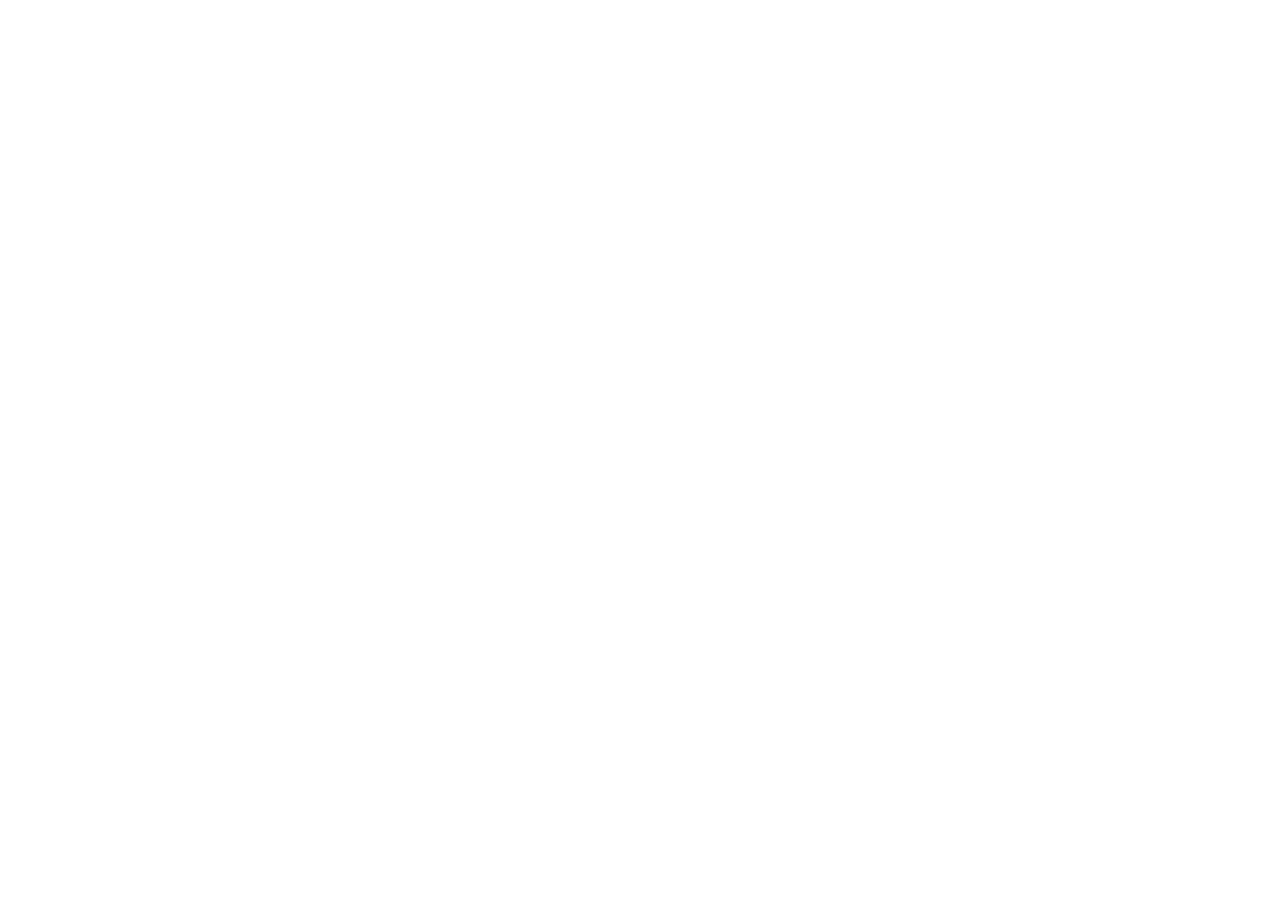
==== index.html @ 5c24c8a7 "added css and html pages" ====
<!DOCTYPE html>
<html lang="en">
<head>
    <meta charset="UTF-8">
    <meta http-equiv="X-UA-Compatible" content="IE=edge">
    <meta name="viewport" content="width=device-width, initial-scale=1.0">
    <link ref="stylesheet" href="https://cdn.jsdelivr.net/npm/bootstrap@5.2.0-beta1/dist/css/bootstrap.min.css">
    <link ref="stylesheet" href="/css/main.css"> 
    <script src="https://cdn.jsdelivr.net/npm/bootstrap@5.2.0-beta1/dist/js/bootstrap.bundle.min.js"></script>
    <title>CRM</title>
</head>
<body>
    <div class="container">
        <div class="navbar"></div>
        <div class="footer"></div>
        <div class="content"></div>
      </div>
</body>
</html>
---- css/main.css ----
.container {  display: grid;
    grid-template-columns: 1fr 1fr 1fr 1fr 1fr 1fr;
    grid-template-rows: 1fr 1fr 1fr 1fr 1fr;
    gap: 0px 0px;
    grid-auto-flow: row;
    grid-template-areas:
      "navbar navbar navbar navbar navbar navbar"
      ". content content content content ."
      ". content content content content ."
      ". content content content content ."
      "footer footer footer footer footer footer";
  }
  
  .navbar { grid-area: navbar; }
  
  .footer { grid-area: footer; }
  
  .content { grid-area: content; }
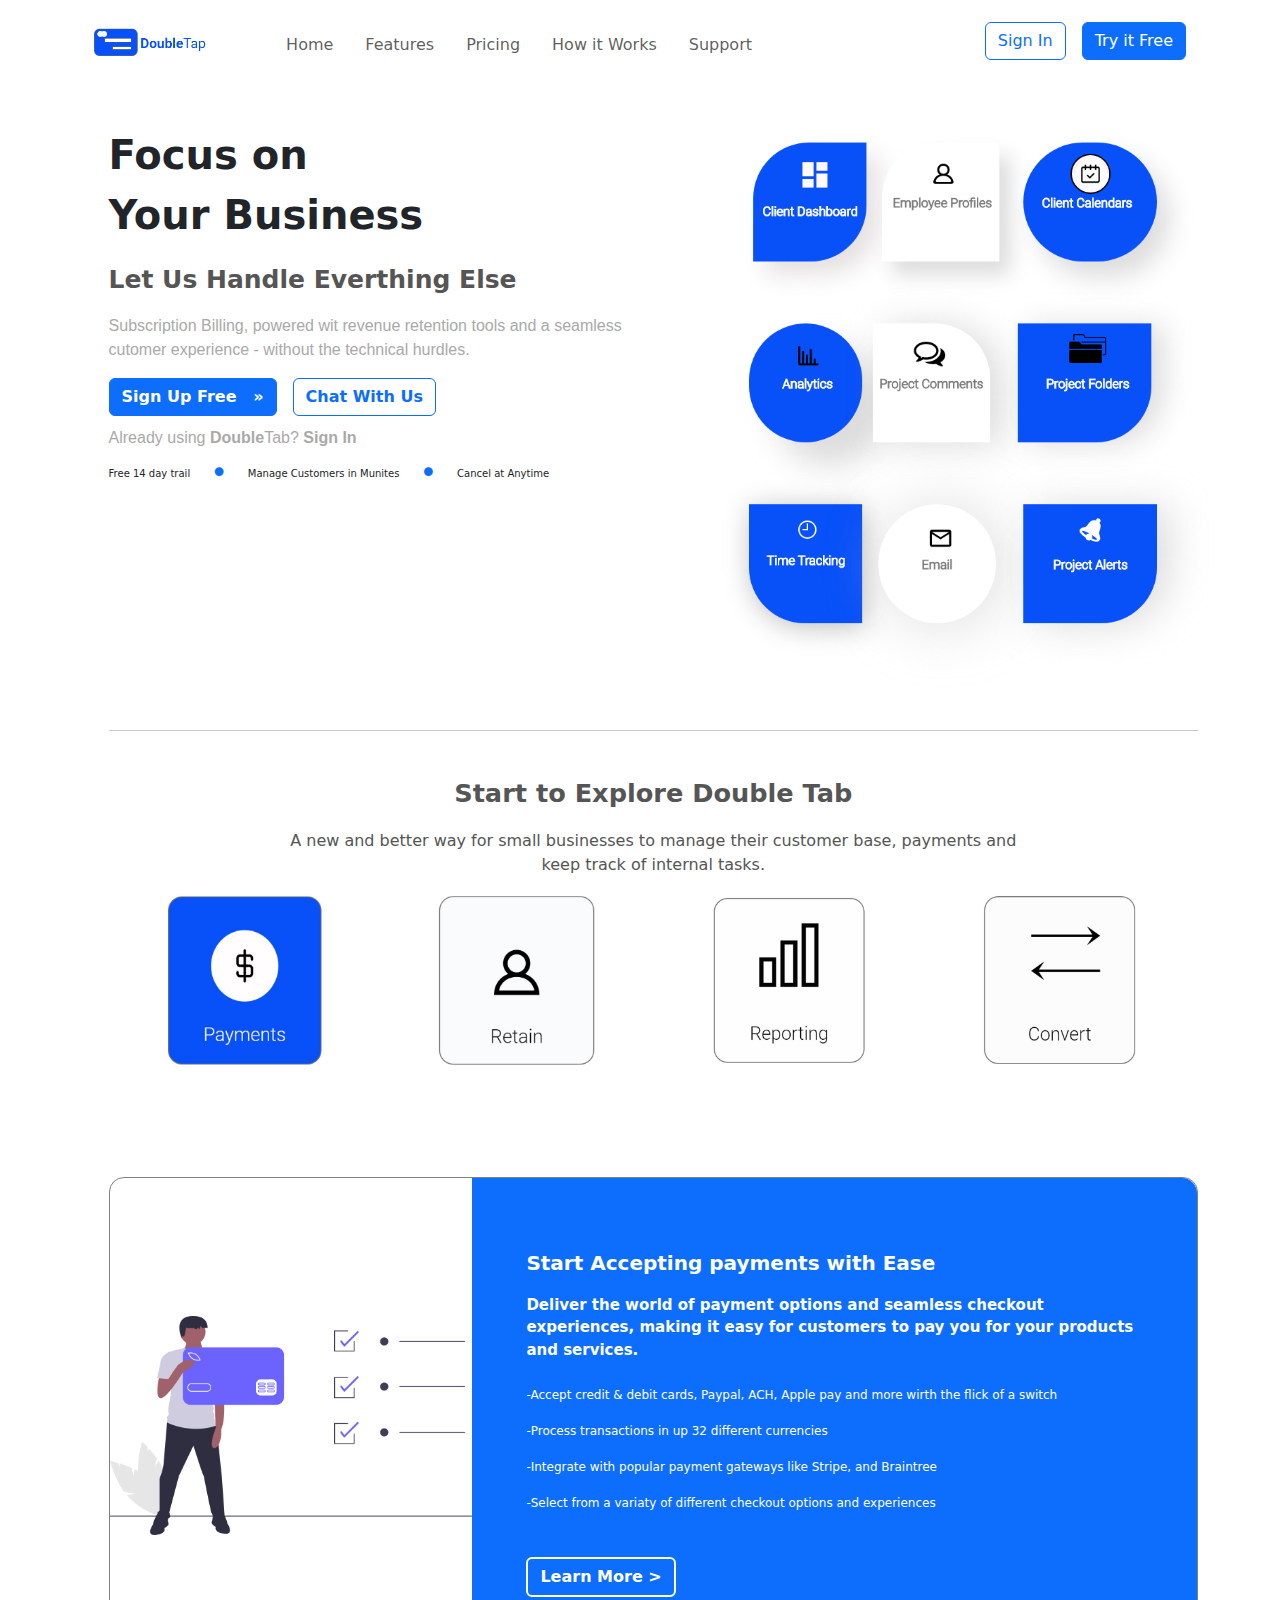
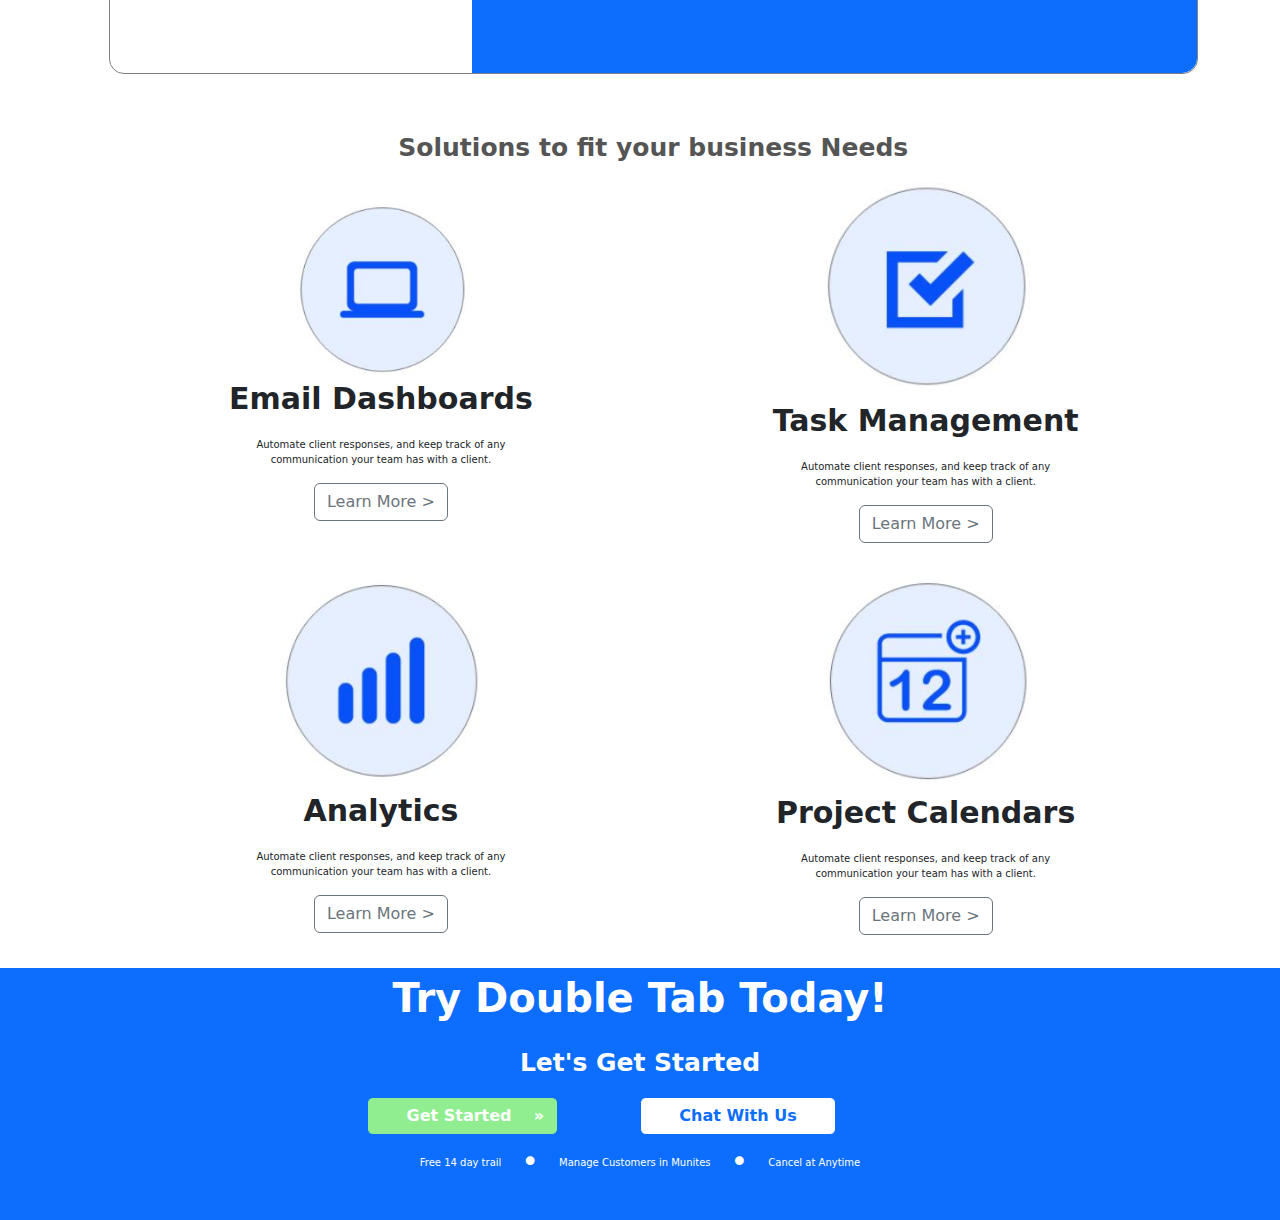
==== commit 7de6a61e: "Merge pull request #1 from timurmalkoc/main" ====
--- a/index.html
+++ b/index.html
@@ -4,16 +4,172 @@
     <meta charset="UTF-8">
     <meta http-equiv="X-UA-Compatible" content="IE=edge">
     <meta name="viewport" content="width=device-width, initial-scale=1.0">
-    <link ref="stylesheet" href="https://cdn.jsdelivr.net/npm/bootstrap@5.2.0-beta1/dist/css/bootstrap.min.css">
-    <link ref="stylesheet" href="/css/main.css"> 
+    <link rel="stylesheet" href="https://cdn.jsdelivr.net/npm/bootstrap@5.2.0-beta1/dist/css/bootstrap.min.css">
+    <link rel="stylesheet" href="./css/main.css">
     <script src="https://cdn.jsdelivr.net/npm/bootstrap@5.2.0-beta1/dist/js/bootstrap.bundle.min.js"></script>
     <title>CRM</title>
 </head>
 <body>
     <div class="container">
-        <div class="navbar"></div>
-        <div class="footer"></div>
-        <div class="content"></div>
+        <div class="navbar navbar-expand-lg bg-white">
+                <div class="container-fluid" >
+                    <a class="navbar-brand d-flex" href="#"><img src="/images/Logo.png" alt="" height="30" class="d-inline-block align-text-top"></a>
+                  <button class="navbar-toggler" type="button" data-bs-toggle="collapse" data-bs-target="#navbarNav" aria-controls="navbarNav" aria-expanded="false" aria-label="Toggle navigation">
+                    <span class="navbar-toggler-icon"></span>
+                  </button>
+                 <div class="collapse navbar-collapse mx-5" id="navbarNav">
+                    <ul class="navbar-nav">
+                      <li class="nav-item">
+                        <a class="nav-link mx-2 pb-0" href="#">Home</a>
+                      </li>
+                      <li class="nav-item">
+                        <a class="nav-link mx-2 pb-0" href="#">Features</a>
+                      </li>
+                      <li class="nav-item">
+                        <a class="nav-link mx-2 pb-0" href="#">Pricing</a>
+                      </li>
+                      <li class="nav-item">
+                        <a class="nav-link mx-2 pb-0" href="#">How it Works</a>
+                      </li>
+                      <li class="nav-item">
+                        <a class="nav-link mx-2 pb-0" href="#">Support</a>
+                      </li>
+                    </ul>
+                  </div>  
+                  <form class="buttons d-grid gap-2 d-md-flex justify-content-md-end">
+                    <a class="btn btn-outline-primary me-md-2" href="#" role="button">Sign In</a>
+                    <a class="btn btn-primary" href="#" role="button">Try it Free</a>
+                </form>
+                </div>
+        </div>
+
+        <div class="content">
+            <div class="top">
+                <!-- Top Left -->
+                <div class="top-left">
+                    <p class="left-title"><b>Focus on <br>Your Business</b></p>
+                    <p class="left-title-sub"><b>Let Us Handle Everthing Else</b></p>
+                    <p class="subscribe">Subscription Billing, powered wit revenue retention tools and a seamless cutomer 
+                        experience - without the technical hurdles.
+                    </p>
+                    <div class="buttons d-grid gap-2 d-md-flex justify-content-md-start">
+                        <a class="btn btn-primary me-md-2" href="#" role="button"><b>Sign Up Free &nbsp;&nbsp;&#187;</b></a>
+                        <a class="btn btn-outline-primary" href="#" role="button"><b>Chat With Us</b></a>  
+                    </div>
+                    <p class="subscribe">Already using <b>Double</b>Tab? <a href="./Sign-in page/signinpage.html"><b>Sign In</b></a>
+                    </p>
+                    <div class="container-trail">
+                        <p>Free 14 day trail</p>
+                        <p class="blt">•</p>
+                        <p>Manage Customers in Munites</p>
+                        <p class="blt">•</p>
+                        <p>Cancel at Anytime</p>
+                    </div>
+                </div>
+                <!-- Top Right -->
+                <div class="top-right">
+                    <img src="./images/Header-Side-1.png" alt="header slide">
+                </div>
+            </div>
+            <hr class="space">
+            <!-- Explore -->
+            <div class="explore">
+                <p class="start-explore"><b>Start to Explore Double Tab</b></p>
+                <p class="explore-text">A new and better way for small businesses to manage their customer base, payments
+                    and keep track of internal tasks.
+                </p>
+            </div>
+
+            <div class="explore-img">
+                <img src="/images/payments.JPG" alt="">
+                <img src="/images/retain.JPG" alt="">
+                <img src="/images/reporting.JPG" alt="">
+                <img src="/images/convert.JPG" alt="">
+            </div>
+
+            <div class="payment">
+                <div class="credit-card col-lg-4 col-8">
+                <img src="/images/credit-card-picture@2x.png" alt="">
+                </div>
+                <div class="credit-card-text">
+                  <p class="credit-card-title"><b>Start Accepting payments with Ease</b></p>
+                  
+                  <p class="credit-card-bold"><b>Deliver the world of payment options and seamless checkout experiences,
+                    making it easy for customers to pay you for your products and services.</b></p>
+                    
+                  <p class="credit-card-details">-Accept credit & debit cards, Paypal, ACH, Apple pay and more wirth the 
+                    flick of a switch
+                  <br>
+                    -Process transactions in up 32 different currencies
+                    <br>
+                    -Integrate with popular payment gateways like Stripe, and Braintree
+                    <br>
+                    -Select from a variaty of different checkout options and experiences
+                    <br>
+                    <br>
+                    <a class="btn btn-primary custom-btn me-md-4" href="#" role="button"><b>Learn More ></b></a>
+                    <br>
+                  </p>
+                </div>
+            </div>
+
+            <!-- Solution Section -->
+            <div class="solution">
+              <p class="soution-title"><b>Solutions to fit your business Needs</b></p>
+              <div class="items">
+                <div class="item">
+                  <img src="/images/email.JPG" alt="">
+                  <p class="item-title"><b>Email Dashboards</b></p>
+                  <p class="item-text">Automate client responses, and keep track of any communication your team has with a client.</p>
+                  <div class="more-btn"><button type="button" class="btn btn-outline-secondary custom-btn-2">Learn More ></button></div>
+                </div>
+                <div class="item">
+                  <img src="/images/task.JPG" alt="">
+                  <p class="item-title"><b>Task Management</b></p>
+                  <p class="item-text">Automate client responses, and keep track of any communication your team has with a client.</p>
+                  <div class="more-btn"><button type="button" class="btn btn-outline-secondary custom-btn-2">Learn More ></button></div>
+                </div>
+                <div class="item">
+                  <img src="/images/analytics.JPG" alt="">
+                  <p class="item-title"><b>Analytics</b></p>
+                  <p class="item-text">Automate client responses, and keep track of any communication your team has with a client.</p>
+                  <div class="more-btn"><button type="button" class="btn btn-outline-secondary custom-btn-2">Learn More ></button></div>
+                </div>
+                <div class="item">
+                  <img src="/images/calendars.JPG" alt="">
+                  <p class="item-title"><b>Project Calendars</b></p>
+                  <p class="item-text">Automate client responses, and keep track of any communication your team has with a client.</p>
+                  <div class="more-btn"><button type="button" class="btn btn-outline-secondary custom-btn-2">Learn More ></button></div>
+                </div>
+              </div>
+            </div>
+        </div>
       </div>
+
+      <footer>
+        <!-- Footer Section -->
+        <div class="footer-part">
+          <div class="footer-title">
+            <p><b>Try Double Tab Today!</b></p>
+          </div>
+          <div class="footer-sub-title">
+            <p><b>Let's Get Started</b></p>
+          </div>
+          <div class="footer-btn">
+            <div class="d-grid gap-4 d-md-block">
+              <button class="btn btn-primary green-btn" type="button"><b>Get Started &nbsp;&nbsp;&nbsp;&#187;</b></button>
+              <button class="btn btn-primary white-btn" type="button"><b>Chat With Us</b></button>
+            </div>
+            <div class="footer-last container-trail">
+              <p>Free 14 day trail</p>
+              <p class="blt1 blt">•</p>
+              <p>Manage Customers in Munites</p>
+              <p class="blt1 blt">•</p>
+              <p>Cancel at Anytime</p>
+          </div>
+          </div>
+        </div>
+      </footer>
+      
 </body>
 </html>--- a/css/main.css
+++ b/css/main.css
@@ -1,19 +1,269 @@
 .container {  display: grid;
-    grid-template-columns: 1fr 1fr 1fr 1fr 1fr 1fr;
-    grid-template-rows: 1fr 1fr 1fr 1fr 1fr;
+    grid-template-columns: .1fr 1fr 1fr 1fr 1fr .1fr;
+    grid-template-rows: .1fr 1fr 1fr 1fr;
     gap: 0px 0px;
     grid-auto-flow: row;
     grid-template-areas:
       "navbar navbar navbar navbar navbar navbar"
-      ". content content content content ."
-      ". content content content content ."
-      ". content content content content ."
-      "footer footer footer footer footer footer";
+      ". content content content content content"
+      ". content content content content content"
+      ". content content content content content"
   }
   
-  .navbar { grid-area: navbar; }
+  .navbar { 
+    
+    grid-area: navbar;}
+
+  /* content section ------------------- */
+  .content { grid-area: content; }
+
+  .left-title {
+    margin-top: 20px;
+    font-size:40px;
+  }
+  .left-title-sub{
+    font-size:25px;
+    color: #555;
+  }
+  .subscribe{
+    width: 100%;
+    font-family: sans-serif;
+    color:darkgrey;
+    margin-top: 10px;
+  }
+
+  .subscribe a{
+    text-decoration: none;
+    color: darkgray;
+  }
+
+  .buttons{
+    display: flex;
+  }
+  .container-trail{
+    display: flex;
+    font-size: 10px;
+    
+  }
+  .blt{
+    margin-top: -16px;
+    margin-left: 20px;
+    margin-right: 20px;
+    font-size: 30px;
+    color: #0D6EFD;
+  }
+
+.top{
+  margin-top: 2%;
+  display: flex;
+  flex-direction: column;
+  flex-wrap: wrap;
+}
+
+  .top-right{
+    display: flex;
+    flex-direction: column;
+    align-items: center;
+    justify-content:space-between;
+  }
+  .top-right img{
+    width: 100%;
+    margin-top: 15px;
+    margin-left: 60px;
+  }
+  .explore{
+    margin-top: 4%;
+    color: #555;
+    display: flex;
+    flex-direction: column;
+    align-items: center;
+    justify-content: center;
+  }
+  .start-explore{
+    text-align: center;
+    font-size: 1.6em;
+  }
+  .explore-text{
+    text-align: center;
+    font-size: 1em;
+    width: 70%;
+  }
   
-  .footer { grid-area: footer; }
-  
-  .content { grid-area: content; }
+  .explore-img{
+    display: flex;
+    justify-content: space-around;
+  }
+  .explore-img img{
+    width: 15%;
+  }
+  .credit-card img{
+    width: 50%;
+  }
+
+/* start payment section --------- */
+
+.payment{
+  margin-top: 10%;
+  border: 1px solid gray;
+  border-radius: 15px;
+
+  display: flex;
+  align-items: center;
+  flex-direction: column;
+}
+.credit-card img{
+  width: 100%;
+  margin-top: 10px;
+  margin-bottom: 10px;
+}
+.credit-card-text{
+  background-color: #0D6EFD;
+  width: 100%;
+  color: white;
+  display: flex;
+  flex-direction: column;
+  align-items:flex-start;
+  justify-content: center;
+  padding-left: 5%;
+  padding-right: 5%;
+  border-bottom-left-radius: 15px;
+  border-bottom-right-radius: 15px;
+}
+.credit-card-title{
+  padding-top: 10px;
+  font-size: 20px;
+}
+.credit-card-bold{
+  font-size: 15px;
+}
+.credit-card-details{
+  font-size: 12px;
+  line-height: 3;
+}
+
+.custom-btn{
+  border: 2px solid white;
+}
+
+/* Solutions Section ----------- */
+
+.soution-title{
+  margin-top: 5%;
+  font-size: 25px;
+  color: #555;
+  text-align: center;
+}
+
+.items{
+  width: 100%;
+  height: 40%;
+  display: flex;
+  flex-direction: column;
+  justify-content: center;
+  align-items: center;
+  margin-top: 0%;
+  margin-bottom: 0%;
+}
+.item{
+  width: 60%;
+  display: flex;
+  flex-direction: column;
+  align-items: center;
+
+}
+.item img{
+  width: 70%;
+}
+.item-title{
+  text-align: center;
+  font-size: 30px;
+}
+.item-text{
+  text-align: center;
+  font-size: 10px;
+}
+.more-btn{
+  text-align: center;
+  margin-bottom: 10%;
+}
+
+/* Footer Section --------------------------- */
+ 
+  .footer-part{
+    background-color: #0D6EFD;
+    color: white;
+    display: flex;
+    flex-direction: column;
+    justify-content: center;
+  }
+.footer-title{
+  font-size: 20px;
+  text-align: center;
+}
+.footer-sub-title{
+  font-size: 15px;
+  text-align: center;
+}
+.footer-btn{
+  text-align: center;
+}  
+.green-btn{
+  background-color: lightgreen;
+  padding-left: 3%;
+  padding-right: 1%;
+  margin-right: 6%;
+} 
+.white-btn{
+  background-color: white;
+  color: #0D6EFD;
+  padding-left: 3%;
+  padding-right: 3%;
+  margin-right: 6%;
+} 
+
+.footer-last{
+   margin-top: 20px;
+   margin-bottom: 20px;
+    justify-content: center;
+}
+.blt1{
+  color: white;
+}
+
+  /* Large Screens ---------------------------*/
+  @media all and (min-width:992px){
+   .top {
+    display: flex;
+    flex-direction: row;
+    flex-wrap: nowrap;
+   }
+   .payment{
+    flex-direction: row;
+   }
+   .credit-card-text{
+    padding-top: 60px;
+    padding-bottom: 60px;
+    border-bottom-left-radius: 0px;
+    border-top-right-radius: 15px;
+   }
+   .items{
+    flex-direction: row;
+    justify-content: space-around;
+    flex-wrap: wrap;
+   }
+   .item{
+    width: 15%;
+    flex: 1 0 30%;
+    margin-left: 10%;
+    margin-right: 10%;
+  }
+  .footer-title{
+    font-size: 40px;
+  }
+  .footer-sub-title{
+    font-size: 25px;
+  }
+
+
+  }
   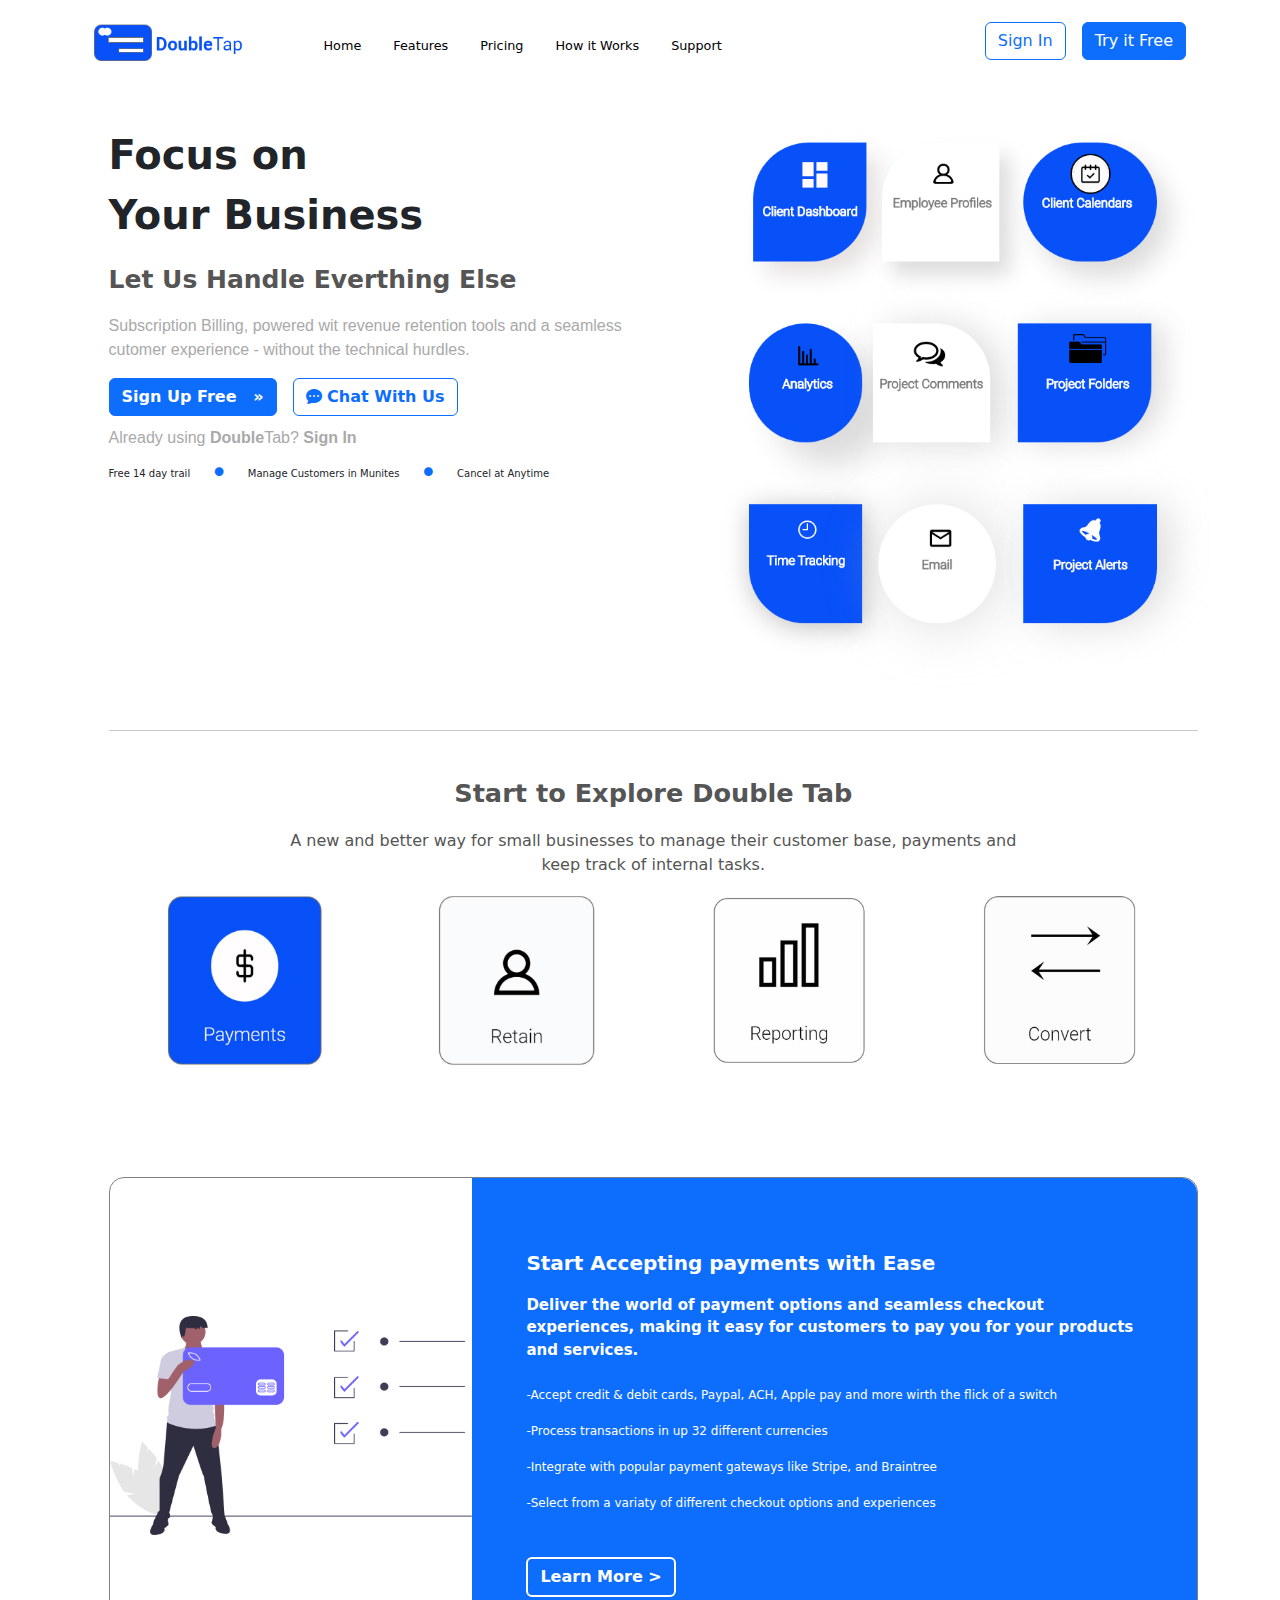
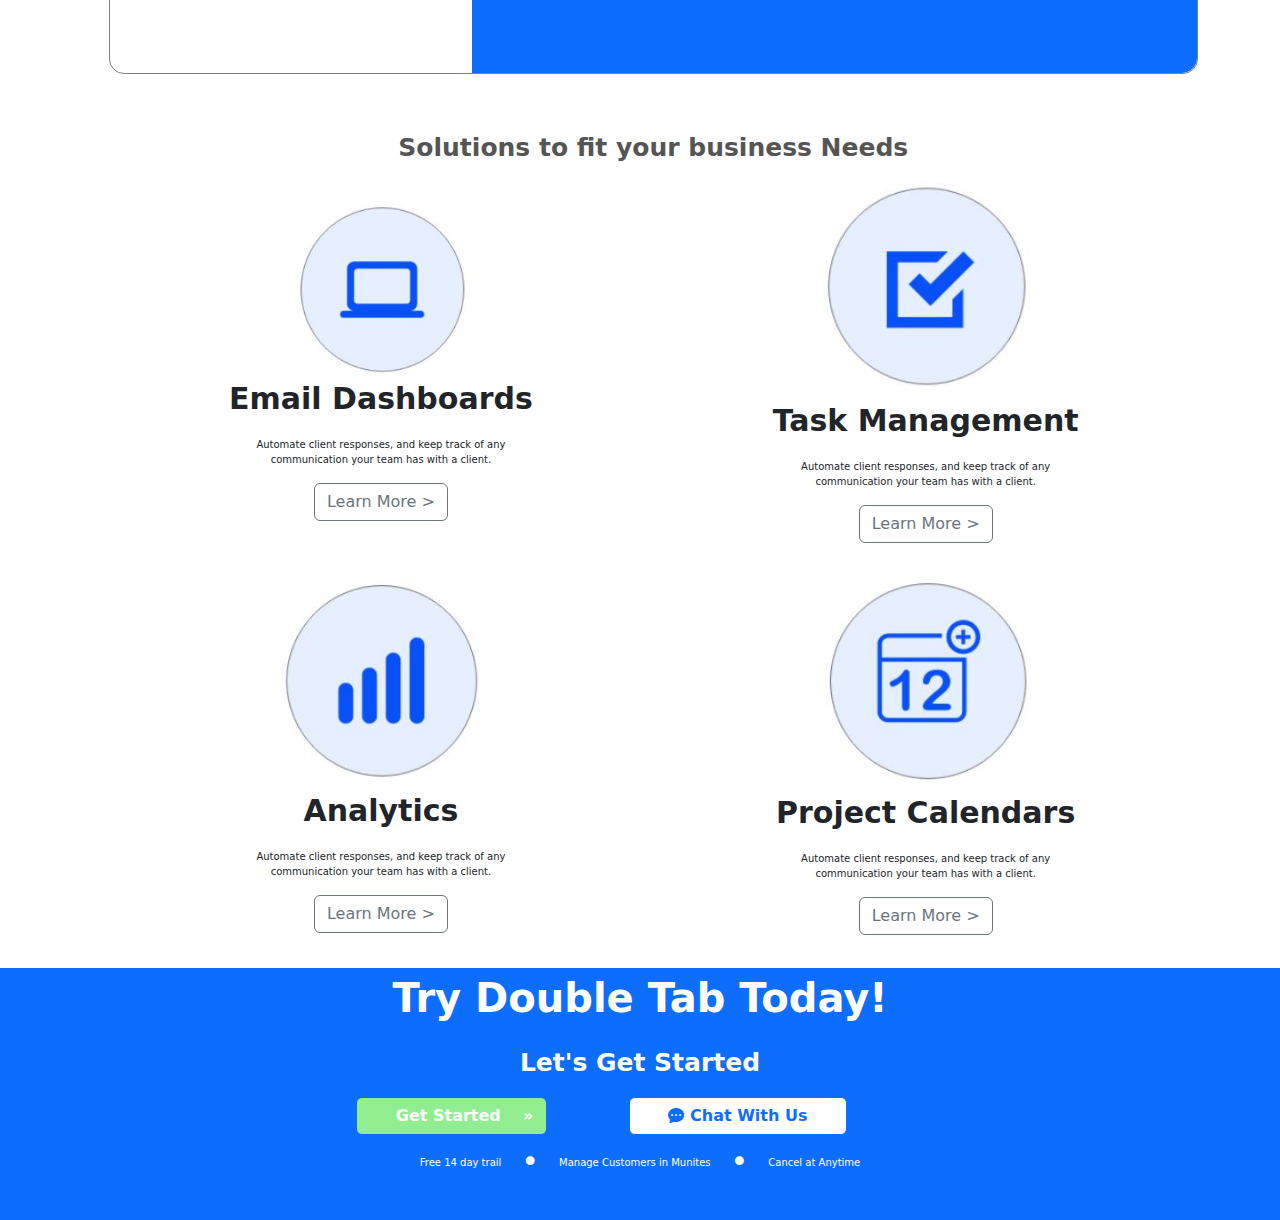
==== commit b542bd11: "Icon update" ====
--- a/index.html
+++ b/index.html
@@ -4,6 +4,8 @@
     <meta charset="UTF-8">
     <meta http-equiv="X-UA-Compatible" content="IE=edge">
     <meta name="viewport" content="width=device-width, initial-scale=1.0">
+    <!-- Bootstrap Icons -->
+    <link rel="stylesheet" href="https://cdn.jsdelivr.net/npm/bootstrap-icons@1.9.1/font/bootstrap-icons.css">
     <link rel="stylesheet" href="https://cdn.jsdelivr.net/npm/bootstrap@5.2.0-beta1/dist/css/bootstrap.min.css">
     <link rel="stylesheet" href="./css/main.css">
     <script src="https://cdn.jsdelivr.net/npm/bootstrap@5.2.0-beta1/dist/js/bootstrap.bundle.min.js"></script>
@@ -13,7 +15,7 @@
     <div class="container">
         <div class="navbar navbar-expand-lg bg-white">
                 <div class="container-fluid" >
-                    <a class="navbar-brand d-flex" href="#"><img src="/images/Logo.png" alt="" height="30" class="d-inline-block align-text-top"></a>
+                    <a class="navbar-brand d-flex" href="#"><img src="/images/Logo.png" alt="" height="40" class="d-inline-block align-text-top"></a>
                   <button class="navbar-toggler" type="button" data-bs-toggle="collapse" data-bs-target="#navbarNav" aria-controls="navbarNav" aria-expanded="false" aria-label="Toggle navigation">
                     <span class="navbar-toggler-icon"></span>
                   </button>
@@ -36,10 +38,9 @@
                       </li>
                     </ul>
                   </div>  
-                  <form class="buttons d-grid gap-2 d-md-flex justify-content-md-end">
-                    <a class="btn btn-outline-primary me-md-2" href="#" role="button">Sign In</a>
-                    <a class="btn btn-primary" href="#" role="button">Try it Free</a>
-                </form>
+                  <form class="d-flex">
+                    <button class="btn btn-outline-primary me-3" href="./Sign-in page/signinpage.html" role="button">Sign In</button>
+                    <button class="btn btn btn-primary" href="#" role="button">Try it Free</button>
                 </div>
         </div>
 
@@ -53,8 +54,8 @@
                         experience - without the technical hurdles.
                     </p>
                     <div class="buttons d-grid gap-2 d-md-flex justify-content-md-start">
-                        <a class="btn btn-primary me-md-2" href="#" role="button"><b>Sign Up Free &nbsp;&nbsp;&#187;</b></a>
-                        <a class="btn btn-outline-primary" href="#" role="button"><b>Chat With Us</b></a>  
+                        <a class="btn btn-primary me-md-2" href="/Sign up page/signuppage.html" role="button"><b>Sign Up Free &nbsp;&nbsp;&#187;</b></a>
+                        <a class="btn btn-outline-primary" href="#" role="button"><i class="bi bi-chat-dots-fill"></i><b> Chat With Us</b></a>  
                     </div>
                     <p class="subscribe">Already using <b>Double</b>Tab? <a href="./Sign-in page/signinpage.html"><b>Sign In</b></a>
                     </p>
@@ -158,7 +159,7 @@
           <div class="footer-btn">
             <div class="d-grid gap-4 d-md-block">
               <button class="btn btn-primary green-btn" type="button"><b>Get Started &nbsp;&nbsp;&nbsp;&#187;</b></button>
-              <button class="btn btn-primary white-btn" type="button"><b>Chat With Us</b></button>
+              <button class="btn btn-primary white-btn"><i class="bi bi-chat-dots-fill"></i><b> Chat With Us</b></button>
             </div>
             <div class="footer-last container-trail">
               <p>Free 14 day trail</p>
--- a/css/main.css
+++ b/css/main.css
@@ -13,6 +13,10 @@
   .navbar { 
     
     grid-area: navbar;}
+  .nav-item a{
+    color: black;
+    font-size: .8em;
+  }
 
   /* content section ------------------- */
   .content { grid-area: content; }
